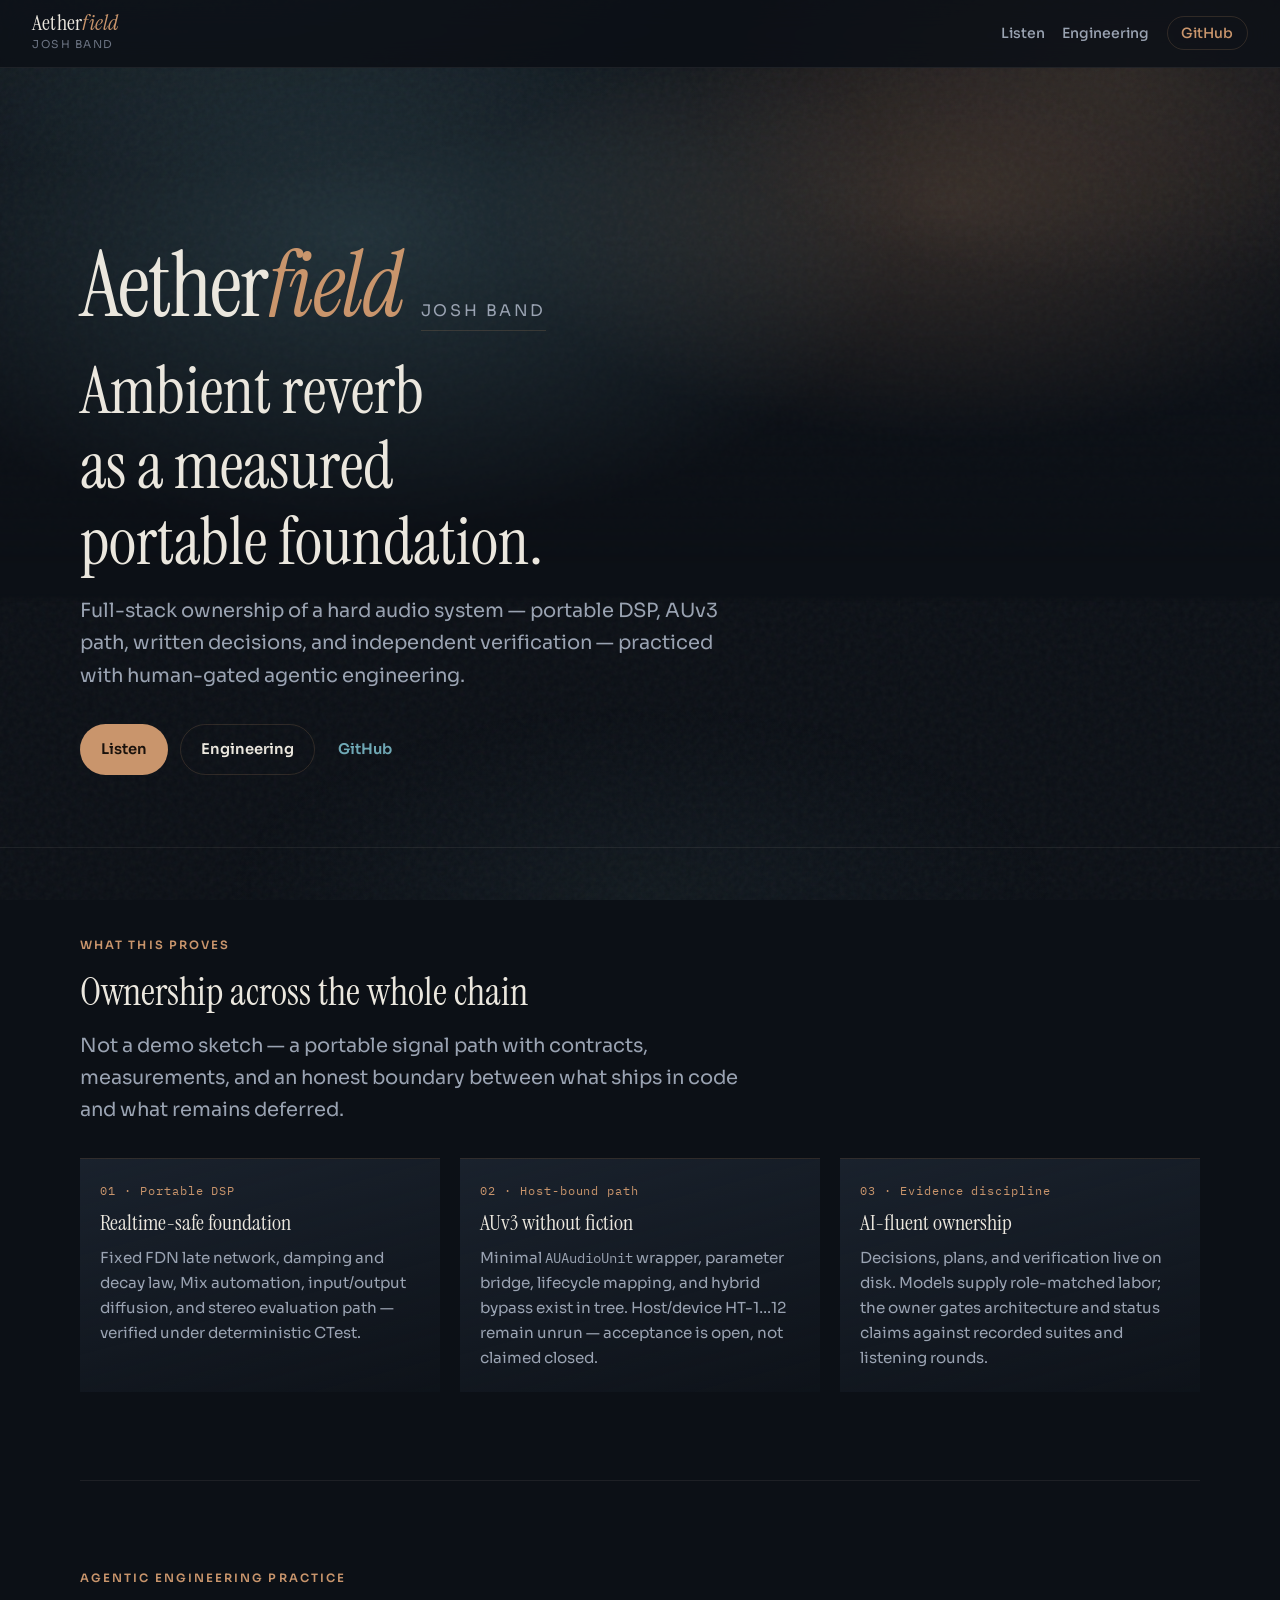
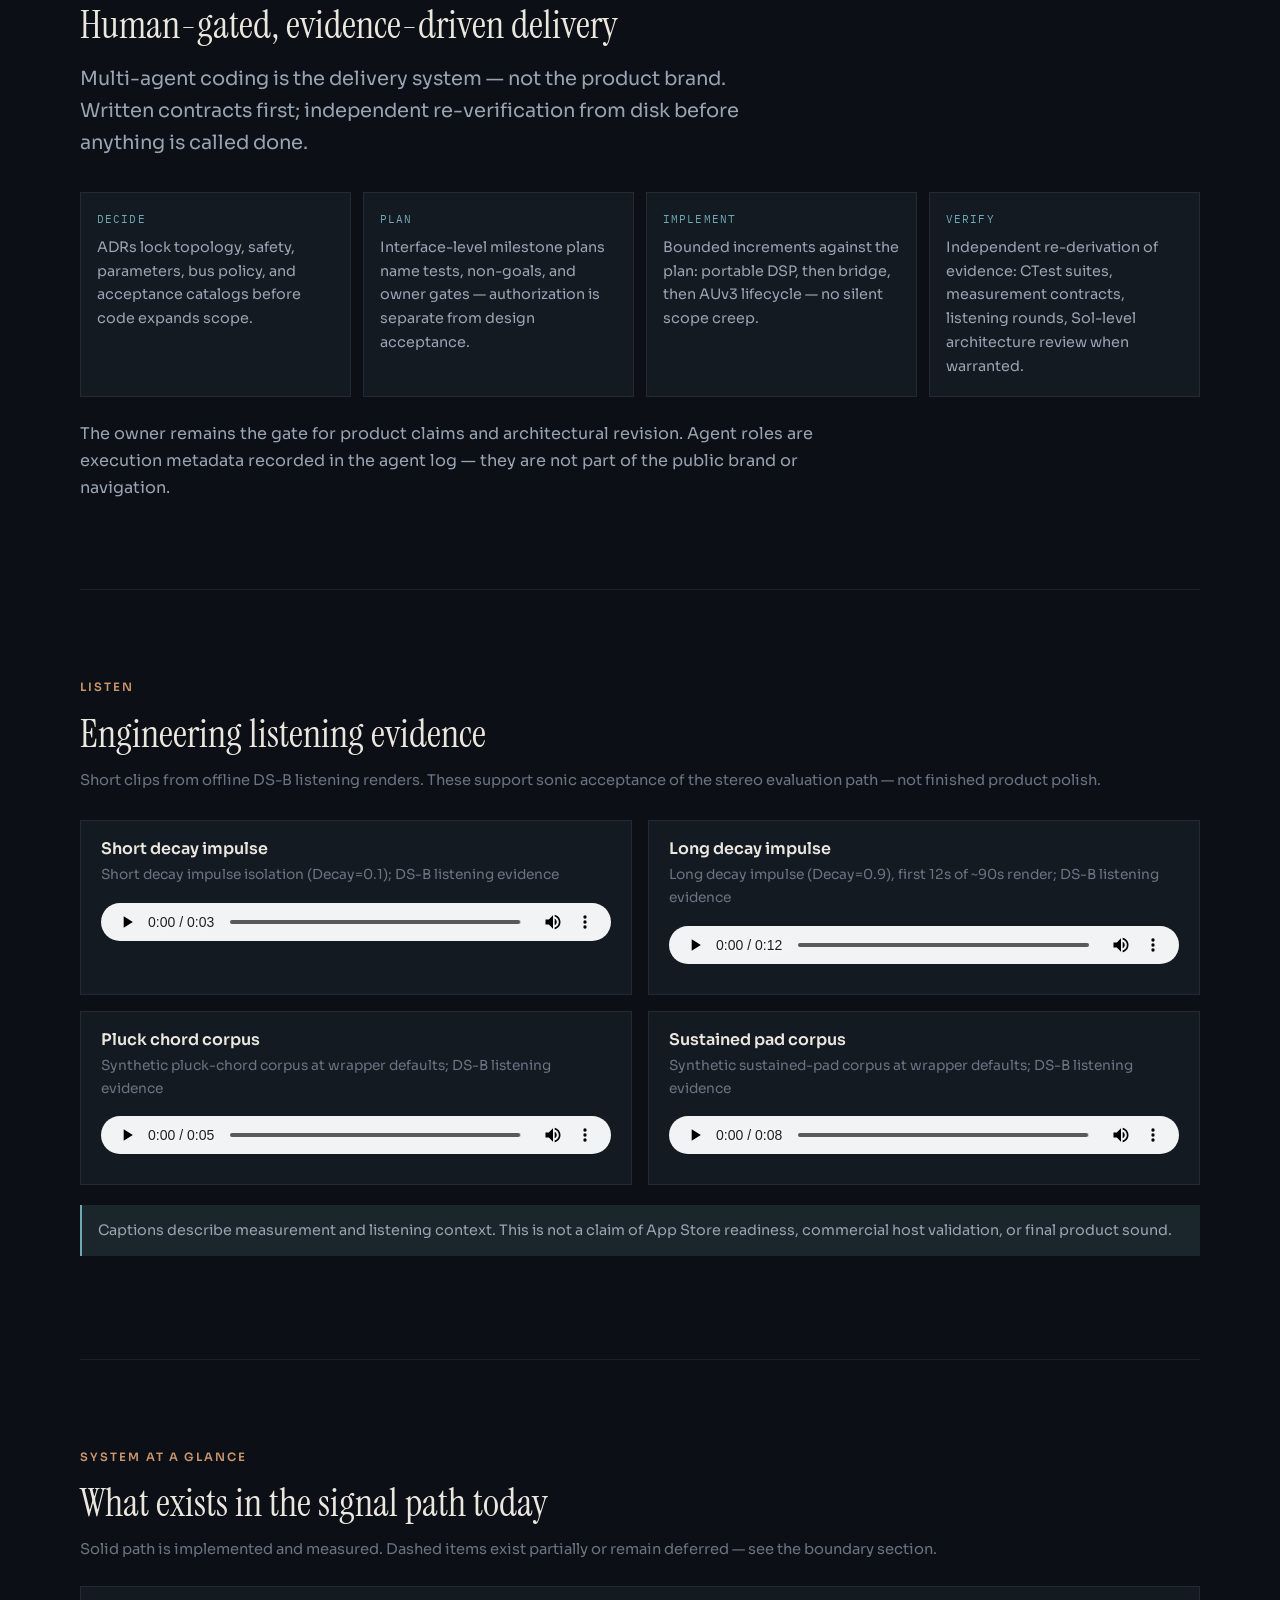
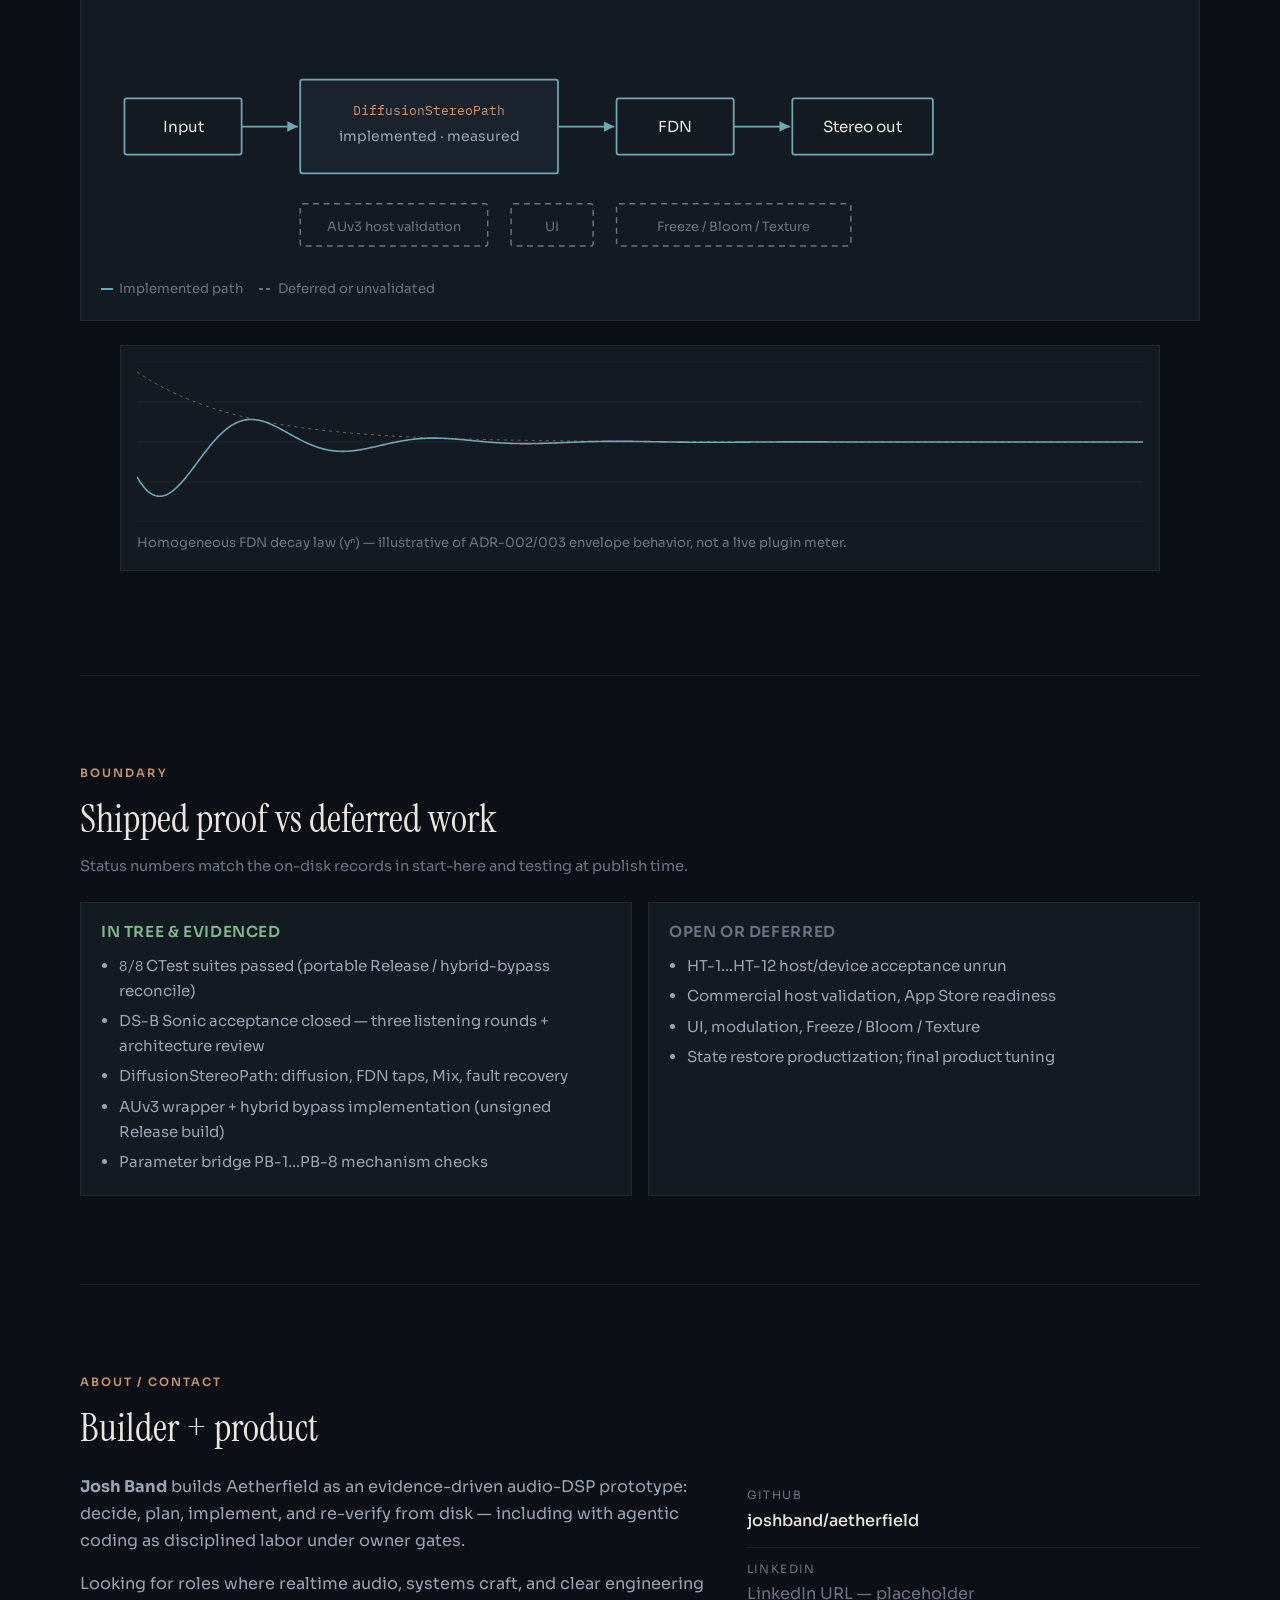
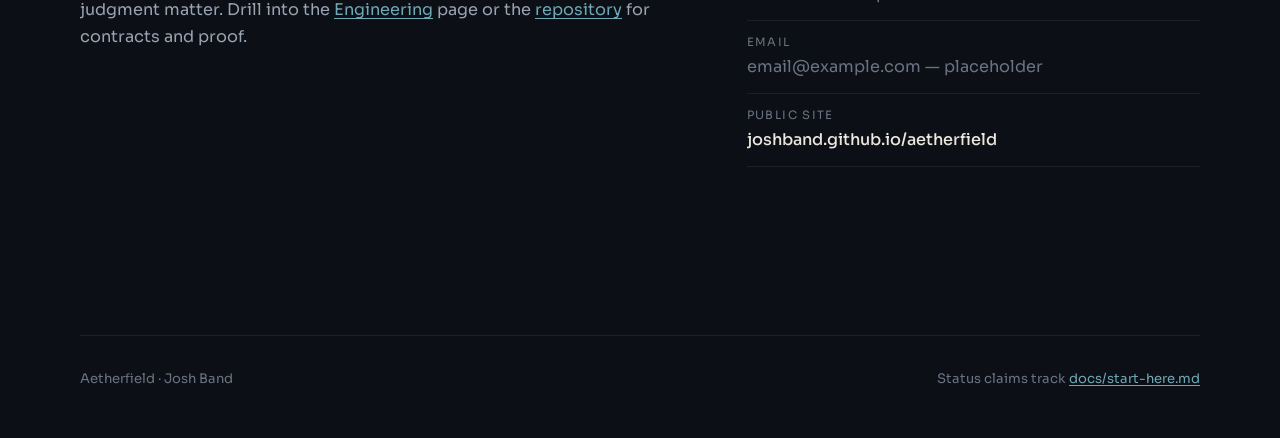
==== docs/index.html @ 28ad65e7 "Add public GitHub Pages showcase for hiring audiences. Replace Field Notes with a dual-brand Home an" ====
<!DOCTYPE html>
<html lang="en">
<head>
  <meta charset="utf-8">
  <meta name="viewport" content="width=device-width, initial-scale=1">
  <title>Aetherfield · Josh Band</title>
  <meta name="description" content="Aetherfield is a portable C++ ambient-reverb DSP foundation toward AUv3, built by Josh Band with evidence-driven, agentic engineering.">
  <link rel="preconnect" href="https://fonts.googleapis.com">
  <link rel="preconnect" href="https://fonts.gstatic.com" crossorigin>
  <link href="https://fonts.googleapis.com/css2?family=IBM+Plex+Mono:wght@400;500;600&family=Instrument+Serif:ital@0;1&family=Sora:wght@400;500;600;700&display=swap" rel="stylesheet">
  <link rel="stylesheet" href="assets/site.css">
</head>
<body>
  <div class="site-shell">
    <nav class="site-nav" aria-label="Primary">
      <a class="nav-brand" href="index.html">
        <span class="product">Aether<em>field</em></span>
        <span class="builder">Josh Band</span>
      </a>
      <ul class="nav-links">
        <li class="nav-hide-sm"><a href="#listen">Listen</a></li>
        <li><a href="engineering.html">Engineering</a></li>
        <li><a class="nav-cta" href="https://github.com/joshband/aetherfield" rel="noopener noreferrer">GitHub</a></li>
      </ul>
    </nav>

    <header class="hero">
      <div class="hero-plane" aria-hidden="true"></div>
      <div class="hero-inner">
        <div class="hero-brands">
          <span class="product-name">Aether<em>field</em></span>
          <span class="builder-name">Josh Band</span>
        </div>
        <h1>Ambient reverb as a measured portable foundation.</h1>
        <p class="lede">
          Full-stack ownership of a hard audio system — portable DSP, AUv3 path,
          written decisions, and independent verification — practiced with
          human-gated agentic engineering.
        </p>
        <div class="cta-row">
          <a class="btn btn-primary" href="#listen">Listen</a>
          <a class="btn btn-secondary" href="engineering.html">Engineering</a>
          <a class="btn btn-ghost" href="https://github.com/joshband/aetherfield" rel="noopener noreferrer">GitHub</a>
        </div>
      </div>
    </header>

    <main>
      <section class="section reveal" id="proves" aria-labelledby="proves-heading">
        <p class="eyebrow">What this proves</p>
        <h2 id="proves-heading">Ownership across the whole chain</h2>
        <p class="lede">
          Not a demo sketch — a portable signal path with contracts, measurements,
          and an honest boundary between what ships in code and what remains deferred.
        </p>
        <div class="claim-grid">
          <article class="claim">
            <div class="n">01 · Portable DSP</div>
            <h3>Realtime-safe foundation</h3>
            <p>
              Fixed FDN late network, damping and decay law, Mix automation,
              input/output diffusion, and stereo evaluation path — verified under
              deterministic CTest.
            </p>
          </article>
          <article class="claim">
            <div class="n">02 · Host-bound path</div>
            <h3>AUv3 without fiction</h3>
            <p>
              Minimal <code class="mono">AUAudioUnit</code> wrapper, parameter bridge,
              lifecycle mapping, and hybrid bypass exist in tree. Host/device HT-1…12
              remain unrun — acceptance is open, not claimed closed.
            </p>
          </article>
          <article class="claim">
            <div class="n">03 · Evidence discipline</div>
            <h3>AI-fluent ownership</h3>
            <p>
              Decisions, plans, and verification live on disk. Models supply
              role-matched labor; the owner gates architecture and status claims
              against recorded suites and listening rounds.
            </p>
          </article>
        </div>
      </section>

      <section class="section reveal" id="method" aria-labelledby="method-heading">
        <p class="eyebrow">Agentic engineering practice</p>
        <h2 id="method-heading">Human-gated, evidence-driven delivery</h2>
        <p class="lede">
          Multi-agent coding is the delivery system — not the product brand.
          Written contracts first; independent re-verification from disk before
          anything is called done.
        </p>
        <div class="method-flow">
          <div class="method-step">
            <div class="step-label">Decide</div>
            <p>ADRs lock topology, safety, parameters, bus policy, and acceptance catalogs before code expands scope.</p>
          </div>
          <div class="method-step">
            <div class="step-label">Plan</div>
            <p>Interface-level milestone plans name tests, non-goals, and owner gates — authorization is separate from design acceptance.</p>
          </div>
          <div class="method-step">
            <div class="step-label">Implement</div>
            <p>Bounded increments against the plan: portable DSP, then bridge, then AUv3 lifecycle — no silent scope creep.</p>
          </div>
          <div class="method-step">
            <div class="step-label">Verify</div>
            <p>Independent re-derivation of evidence: CTest suites, measurement contracts, listening rounds, Sol-level architecture review when warranted.</p>
          </div>
        </div>
        <p class="method-note">
          The owner remains the gate for product claims and architectural revision.
          Agent roles are execution metadata recorded in the agent log — they are not
          part of the public brand or navigation.
        </p>
      </section>

      <section class="section reveal" id="listen" aria-labelledby="listen-heading">
        <p class="eyebrow">Listen</p>
        <h2 id="listen-heading">Engineering listening evidence</h2>
        <p class="sub">
          Short clips from offline DS-B listening renders. These support sonic
          acceptance of the stereo evaluation path — not finished product polish.
        </p>
        <div class="listen-grid">
          <article class="listen-card">
            <h3>Short decay impulse</h3>
            <p class="caption">Short decay impulse isolation (Decay=0.1); DS-B listening evidence</p>
            <audio controls preload="metadata" src="audio/decay-short.mp3">
              Your browser does not support the audio element.
            </audio>
          </article>
          <article class="listen-card">
            <h3>Long decay impulse</h3>
            <p class="caption">Long decay impulse (Decay=0.9), first 12s of ~90s render; DS-B listening evidence</p>
            <audio controls preload="metadata" src="audio/decay-long.mp3">
              Your browser does not support the audio element.
            </audio>
          </article>
          <article class="listen-card">
            <h3>Pluck chord corpus</h3>
            <p class="caption">Synthetic pluck-chord corpus at wrapper defaults; DS-B listening evidence</p>
            <audio controls preload="metadata" src="audio/pluck-chord.mp3">
              Your browser does not support the audio element.
            </audio>
          </article>
          <article class="listen-card">
            <h3>Sustained pad corpus</h3>
            <p class="caption">Synthetic sustained-pad corpus at wrapper defaults; DS-B listening evidence</p>
            <audio controls preload="metadata" src="audio/sustained-pad.mp3">
              Your browser does not support the audio element.
            </audio>
          </article>
        </div>
        <p class="honesty">
          Captions describe measurement and listening context. This is not a claim
          of App Store readiness, commercial host validation, or final product sound.
        </p>
      </section>

      <section class="section reveal" id="system" aria-labelledby="system-heading">
        <p class="eyebrow">System at a glance</p>
        <h2 id="system-heading">What exists in the signal path today</h2>
        <p class="sub">
          Solid path is implemented and measured. Dashed items exist partially or
          remain deferred — see the boundary section.
        </p>
        <div class="diagram-wrap">
          <svg viewBox="0 0 920 220" role="img" aria-labelledby="path-title path-desc">
            <title id="path-title">Aetherfield signal path</title>
            <desc id="path-desc">Input flows into DiffusionStereoPath, through the FDN, to stereo out. Dashed boxes show AUv3 host validation, UI, and Freeze Bloom Texture as not complete.</desc>
            <defs>
              <marker id="arrow" markerWidth="8" markerHeight="8" refX="6" refY="3" orient="auto">
                <path d="M0,0 L6,3 L0,6 Z" fill="#6fa8b5"/>
              </marker>
            </defs>
            <rect x="20" y="78" width="100" height="48" rx="2" fill="#141a22" stroke="#6fa8b5" stroke-width="1.5"/>
            <text x="70" y="107" text-anchor="middle" fill="#ebe7de" font-family="Sora,sans-serif" font-size="13">Input</text>
            <line x1="120" y1="102" x2="168" y2="102" stroke="#6fa8b5" stroke-width="1.5" marker-end="url(#arrow)"/>

            <rect x="170" y="62" width="220" height="80" rx="2" fill="#1a222d" stroke="#6fa8b5" stroke-width="1.5"/>
            <text x="280" y="92" text-anchor="middle" fill="#c9956c" font-family="IBM Plex Mono,monospace" font-size="11">DiffusionStereoPath</text>
            <text x="280" y="114" text-anchor="middle" fill="#9aa3b2" font-family="Sora,sans-serif" font-size="12">implemented · measured</text>
            <line x1="390" y1="102" x2="438" y2="102" stroke="#6fa8b5" stroke-width="1.5" marker-end="url(#arrow)"/>

            <rect x="440" y="78" width="100" height="48" rx="2" fill="#141a22" stroke="#6fa8b5" stroke-width="1.5"/>
            <text x="490" y="107" text-anchor="middle" fill="#ebe7de" font-family="Sora,sans-serif" font-size="13">FDN</text>
            <line x1="540" y1="102" x2="588" y2="102" stroke="#6fa8b5" stroke-width="1.5" marker-end="url(#arrow)"/>

            <rect x="590" y="78" width="120" height="48" rx="2" fill="#141a22" stroke="#6fa8b5" stroke-width="1.5"/>
            <text x="650" y="107" text-anchor="middle" fill="#ebe7de" font-family="Sora,sans-serif" font-size="13">Stereo out</text>

            <rect x="170" y="168" width="160" height="36" rx="2" fill="transparent" stroke="#6b7382" stroke-width="1.25" stroke-dasharray="5 4"/>
            <text x="250" y="191" text-anchor="middle" fill="#6b7382" font-family="Sora,sans-serif" font-size="11">AUv3 host validation</text>

            <rect x="350" y="168" width="70" height="36" rx="2" fill="transparent" stroke="#6b7382" stroke-width="1.25" stroke-dasharray="5 4"/>
            <text x="385" y="191" text-anchor="middle" fill="#6b7382" font-family="Sora,sans-serif" font-size="11">UI</text>

            <rect x="440" y="168" width="200" height="36" rx="2" fill="transparent" stroke="#6b7382" stroke-width="1.25" stroke-dasharray="5 4"/>
            <text x="540" y="191" text-anchor="middle" fill="#6b7382" font-family="Sora,sans-serif" font-size="11">Freeze / Bloom / Texture</text>
          </svg>
          <div class="diagram-legend">
            <span class="solid">Implemented path</span>
            <span class="dashed">Deferred or unvalidated</span>
          </div>
        </div>
        <figure class="viz-panel">
          <canvas id="decayCanvas" width="800" height="160" aria-label="Homogeneous FDN decay envelope visualization"></canvas>
          <figcaption>
            Homogeneous FDN decay law (γⁿ) — illustrative of ADR-002/003 envelope behavior, not a live plugin meter.
          </figcaption>
        </figure>
      </section>

      <section class="section reveal" id="boundary" aria-labelledby="boundary-heading">
        <p class="eyebrow">Boundary</p>
        <h2 id="boundary-heading">Shipped proof vs deferred work</h2>
        <p class="sub">
          Status numbers match the on-disk records in start-here and testing
          at publish time.
        </p>
        <div class="boundary-grid">
          <div class="boundary-col shipped">
            <h3>In tree &amp; evidenced</h3>
            <ul>
              <li><span class="mono">8/8</span> CTest suites passed (portable Release / hybrid-bypass reconcile)</li>
              <li>DS-B Sonic acceptance closed — three listening rounds + architecture review</li>
              <li>DiffusionStereoPath: diffusion, FDN taps, Mix, fault recovery</li>
              <li>AUv3 wrapper + hybrid bypass implementation (unsigned Release build)</li>
              <li>Parameter bridge PB-1…PB-8 mechanism checks</li>
            </ul>
          </div>
          <div class="boundary-col deferred">
            <h3>Open or deferred</h3>
            <ul>
              <li>HT-1…HT-12 host/device acceptance unrun</li>
              <li>Commercial host validation, App Store readiness</li>
              <li>UI, modulation, Freeze / Bloom / Texture</li>
              <li>State restore productization; final product tuning</li>
            </ul>
          </div>
        </div>
      </section>

      <section class="section reveal" id="about" aria-labelledby="about-heading">
        <p class="eyebrow">About / contact</p>
        <h2 id="about-heading">Builder + product</h2>
        <div class="about-row">
          <div>
            <p>
              <strong>Josh Band</strong> builds Aetherfield as an evidence-driven
              audio-DSP prototype: decide, plan, implement, and re-verify from disk
              — including with agentic coding as disciplined labor under owner gates.
            </p>
            <p>
              Looking for roles where realtime audio, systems craft, and clear
              engineering judgment matter. Drill into the
              <a href="engineering.html">Engineering</a> page or the
              <a href="https://github.com/joshband/aetherfield" rel="noopener noreferrer">repository</a>
              for contracts and proof.
            </p>
          </div>
          <ul class="contact-list">
            <li>
              <span class="label">GitHub</span>
              <a href="https://github.com/joshband/aetherfield" rel="noopener noreferrer">joshband/aetherfield</a>
            </li>
            <li>
              <span class="label">LinkedIn</span>
              <span class="placeholder">LinkedIn URL — placeholder</span>
            </li>
            <li>
              <span class="label">Email</span>
              <span class="placeholder">email@example.com — placeholder</span>
            </li>
            <li>
              <span class="label">Public site</span>
              <a href="https://joshband.github.io/aetherfield/">joshband.github.io/aetherfield</a>
            </li>
          </ul>
        </div>
      </section>
    </main>

    <footer class="site-footer">
      <span>Aetherfield · Josh Band</span>
      <span>Status claims track <a href="https://github.com/joshband/aetherfield/blob/main/docs/start-here.md">docs/start-here.md</a></span>
    </footer>
  </div>
  <script src="assets/site.js" defer></script>
</body>
</html>
---- docs/assets/site.css ----
/* Aetherfield public showcase — instrument-craft visual system */

:root {
  --bg: #0c1016;
  --bg-elevated: #141a22;
  --surface: #1a222d;
  --surface-2: #222b38;
  --border: rgba(201, 149, 108, 0.18);
  --border-soft: rgba(232, 228, 219, 0.08);
  --text: #ebe7de;
  --text-dim: #9aa3b2;
  --text-faint: #6b7382;
  --copper: #c9956c;
  --copper-soft: rgba(201, 149, 108, 0.16);
  --teal: #6fa8b5;
  --teal-soft: rgba(111, 168, 181, 0.14);
  --good: #7fb88a;
  --font-display: "Instrument Serif", "Iowan Old Style", Georgia, serif;
  --font-body: "Sora", "Segoe UI", sans-serif;
  --font-mono: "IBM Plex Mono", ui-monospace, monospace;
  --max: 1120px;
  --nav-h: 4.25rem;
  --ease: cubic-bezier(0.22, 1, 0.36, 1);
}

*,
*::before,
*::after {
  box-sizing: border-box;
}

html {
  scroll-behavior: smooth;
  scroll-padding-top: calc(var(--nav-h) + 1rem);
}

body {
  margin: 0;
  min-height: 100vh;
  font-family: var(--font-body);
  font-size: 1.0125rem;
  line-height: 1.65;
  color: var(--text);
  background: var(--bg);
  -webkit-font-smoothing: antialiased;
  text-rendering: optimizeLegibility;
}

body::before {
  content: "";
  position: fixed;
  inset: 0;
  pointer-events: none;
  z-index: 0;
  background:
    radial-gradient(ellipse 90% 55% at 12% -10%, rgba(111, 168, 181, 0.14), transparent 55%),
    radial-gradient(ellipse 70% 50% at 88% 8%, rgba(201, 149, 108, 0.12), transparent 50%),
    radial-gradient(ellipse 60% 40% at 50% 100%, rgba(111, 168, 181, 0.06), transparent 55%);
  animation: atmosphere 28s var(--ease) infinite alternate;
}

body::after {
  content: "";
  position: fixed;
  inset: 0;
  pointer-events: none;
  z-index: 1;
  opacity: 0.045;
  background-image: url("data:image/svg+xml,%3Csvg viewBox='0 0 200 200' xmlns='http://www.w3.org/2000/svg'%3E%3Cfilter id='n'%3E%3CfeTurbulence type='fractalNoise' baseFrequency='0.85' numOctaves='4' stitchTiles='stitch'/%3E%3C/filter%3E%3Crect width='100%25' height='100%25' filter='url(%23n)'/%3E%3C/svg%3E");
}

@keyframes atmosphere {
  from { transform: translate3d(0, 0, 0) scale(1); }
  to { transform: translate3d(-1.5%, 1%, 0) scale(1.04); }
}

@media (prefers-reduced-motion: reduce) {
  html { scroll-behavior: auto; }
  body::before { animation: none; }
  .reveal { opacity: 1 !important; transform: none !important; transition: none !important; }
}

a {
  color: var(--teal);
  text-decoration-thickness: 1px;
  text-underline-offset: 0.18em;
}

a:hover { color: var(--copper); }

img, svg, canvas { max-width: 100%; display: block; }

code, .mono {
  font-family: var(--font-mono);
  font-size: 0.9em;
}

.site-shell {
  position: relative;
  z-index: 2;
}

/* ---------- Nav ---------- */

.site-nav {
  position: sticky;
  top: 0;
  z-index: 20;
  height: var(--nav-h);
  display: flex;
  align-items: center;
  justify-content: space-between;
  gap: 1rem;
  padding: 0 clamp(1rem, 4vw, 2rem);
  background: rgba(12, 16, 22, 0.78);
  backdrop-filter: blur(14px);
  border-bottom: 1px solid var(--border-soft);
}

.nav-brand {
  display: flex;
  flex-direction: column;
  gap: 0.1rem;
  color: inherit;
  text-decoration: none;
}

.nav-brand:hover { color: inherit; text-decoration: none; }

.nav-brand .product {
  font-family: var(--font-display);
  font-size: 1.35rem;
  letter-spacing: 0.01em;
  line-height: 1;
}

.nav-brand .product em {
  font-style: italic;
  color: var(--copper);
}

.nav-brand .builder {
  font-size: 0.68rem;
  letter-spacing: 0.14em;
  text-transform: uppercase;
  color: var(--text-faint);
}

.nav-links {
  display: flex;
  align-items: center;
  gap: 0.35rem 1.1rem;
  list-style: none;
  margin: 0;
  padding: 0;
}

.nav-links a {
  color: var(--text-dim);
  text-decoration: none;
  font-size: 0.88rem;
  font-weight: 500;
}

.nav-links a:hover,
.nav-links a[aria-current="page"] {
  color: var(--text);
}

.nav-links .nav-cta {
  padding: 0.45rem 0.85rem;
  border: 1px solid var(--border);
  border-radius: 999px;
  color: var(--copper);
}

.nav-links .nav-cta:hover {
  background: var(--copper-soft);
  color: var(--text);
  text-decoration: none;
}

/* ---------- Layout ---------- */

main {
  width: min(100% - 2rem, var(--max));
  margin: 0 auto;
  padding-bottom: 5rem;
}

.section {
  padding: clamp(3rem, 8vw, 5.5rem) 0;
  border-bottom: 1px solid var(--border-soft);
}

.section:last-of-type { border-bottom: 0; }

.eyebrow {
  font-size: 0.72rem;
  letter-spacing: 0.18em;
  text-transform: uppercase;
  color: var(--copper);
  margin: 0 0 0.85rem;
  font-weight: 600;
}

h1, h2, h3 {
  font-family: var(--font-display);
  font-weight: 400;
  line-height: 1.15;
  text-wrap: balance;
  margin: 0;
}

h1 { font-size: clamp(2.4rem, 6vw, 4.1rem); }
h2 { font-size: clamp(1.75rem, 3.5vw, 2.45rem); margin-bottom: 0.75rem; }
h3 { font-size: 1.35rem; margin-bottom: 0.4rem; }

.lede {
  font-size: clamp(1.05rem, 2vw, 1.22rem);
  color: var(--text-dim);
  max-width: 42rem;
  margin: 1rem 0 0;
}

.sub {
  color: var(--text-faint);
  font-size: 0.92rem;
  margin: 0 0 1.5rem;
}

.reveal {
  opacity: 0;
  transform: translateY(18px);
  transition: opacity 0.7s var(--ease), transform 0.7s var(--ease);
}

.reveal.is-visible {
  opacity: 1;
  transform: none;
}

/* ---------- Hero ---------- */

.hero {
  position: relative;
  min-height: min(92vh, 780px);
  display: flex;
  flex-direction: column;
  justify-content: flex-end;
  padding: clamp(2.5rem, 8vw, 5rem) 0 clamp(3rem, 7vw, 4.5rem);
  border-bottom: 1px solid var(--border-soft);
  overflow: hidden;
}

.hero-plane {
  position: absolute;
  inset: -10% -5% auto;
  height: 78%;
  background:
    radial-gradient(ellipse 55% 70% at 30% 40%, rgba(111, 168, 181, 0.22), transparent 70%),
    radial-gradient(ellipse 50% 60% at 72% 35%, rgba(201, 149, 108, 0.2), transparent 65%),
    linear-gradient(180deg, transparent 40%, var(--bg) 95%);
  filter: blur(2px);
  animation: atmosphere 22s var(--ease) infinite alternate;
  pointer-events: none;
}

.hero-inner {
  position: relative;
  z-index: 1;
  width: min(100% - 2rem, var(--max));
  margin: 0 auto;
}

.hero-brands {
  display: flex;
  flex-wrap: wrap;
  align-items: baseline;
  gap: 0.55rem 1.1rem;
  margin-bottom: 1.4rem;
}

.hero-brands .product-name {
  font-family: var(--font-display);
  font-size: clamp(3rem, 9vw, 5.6rem);
  line-height: 0.95;
  letter-spacing: -0.02em;
}

.hero-brands .product-name em {
  font-style: italic;
  color: var(--copper);
}

.hero-brands .builder-name {
  font-size: clamp(0.85rem, 1.5vw, 1rem);
  letter-spacing: 0.16em;
  text-transform: uppercase;
  color: var(--text-dim);
  padding-bottom: 0.35rem;
  border-bottom: 1px solid var(--border);
}

.hero h1 {
  max-width: 16ch;
  margin-bottom: 1rem;
}

.hero .lede { margin-top: 0; }

.cta-row {
  display: flex;
  flex-wrap: wrap;
  gap: 0.75rem;
  margin-top: 2rem;
}

.btn {
  display: inline-flex;
  align-items: center;
  justify-content: center;
  gap: 0.45rem;
  padding: 0.78rem 1.25rem;
  border-radius: 999px;
  font-family: var(--font-body);
  font-size: 0.92rem;
  font-weight: 600;
  text-decoration: none;
  border: 1px solid transparent;
  transition: background 0.2s var(--ease), color 0.2s var(--ease), border-color 0.2s var(--ease);
}

.btn-primary {
  background: var(--copper);
  color: #1a120c;
}

.btn-primary:hover {
  background: #d9ab82;
  color: #1a120c;
  text-decoration: none;
}

.btn-secondary {
  background: transparent;
  color: var(--text);
  border-color: var(--border);
}

.btn-secondary:hover {
  background: var(--copper-soft);
  color: var(--text);
  text-decoration: none;
}

.btn-ghost {
  background: transparent;
  color: var(--teal);
  border-color: transparent;
  padding-inline: 0.6rem;
}

.btn-ghost:hover {
  color: var(--copper);
  text-decoration: none;
}

/* ---------- Proof / method grids ---------- */

.claim-grid {
  display: grid;
  grid-template-columns: repeat(3, 1fr);
  gap: 1.25rem;
  margin-top: 2rem;
}

.claim {
  padding: 1.35rem 1.25rem 1.4rem;
  background: linear-gradient(165deg, var(--surface) 0%, transparent 120%);
  border-top: 1px solid var(--border);
}

.claim .n {
  font-family: var(--font-mono);
  font-size: 0.75rem;
  color: var(--copper);
  letter-spacing: 0.08em;
  margin-bottom: 0.65rem;
}

.claim p {
  margin: 0.55rem 0 0;
  color: var(--text-dim);
  font-size: 0.95rem;
}

.method-flow {
  display: grid;
  grid-template-columns: repeat(4, 1fr);
  gap: 0.75rem;
  margin: 2rem 0 1.5rem;
}

.method-step {
  padding: 1.1rem 1rem;
  background: var(--bg-elevated);
  border: 1px solid var(--border-soft);
  position: relative;
}

.method-step .step-label {
  font-family: var(--font-mono);
  font-size: 0.7rem;
  letter-spacing: 0.1em;
  text-transform: uppercase;
  color: var(--teal);
  margin-bottom: 0.45rem;
}

.method-step p {
  margin: 0;
  font-size: 0.9rem;
  color: var(--text-dim);
}

.method-note {
  color: var(--text-dim);
  max-width: 48rem;
  margin: 0;
}

/* ---------- Listen ---------- */

.listen-grid {
  display: grid;
  grid-template-columns: repeat(2, 1fr);
  gap: 1rem;
  margin-top: 1.75rem;
}

.listen-card {
  padding: 1.2rem 1.25rem 1.3rem;
  background: var(--bg-elevated);
  border: 1px solid var(--border-soft);
  transition: border-color 0.25s var(--ease), box-shadow 0.25s var(--ease);
}

.listen-card.is-playing {
  border-color: var(--copper);
  box-shadow: 0 0 0 1px var(--copper-soft), 0 12px 40px rgba(0, 0, 0, 0.35);
}

.listen-card h3 {
  font-family: var(--font-body);
  font-size: 1rem;
  font-weight: 600;
  margin-bottom: 0.35rem;
}

.listen-card .caption {
  margin: 0 0 1rem;
  color: var(--text-faint);
  font-size: 0.86rem;
}

.listen-card audio {
  width: 100%;
  height: 2.4rem;
}

.honesty {
  margin-top: 1.25rem;
  padding: 0.85rem 1rem;
  border-left: 2px solid var(--teal);
  color: var(--text-dim);
  font-size: 0.9rem;
  background: var(--teal-soft);
}

/* ---------- System diagram ---------- */

.diagram-wrap {
  margin-top: 1.5rem;
  padding: 1.25rem;
  background: var(--bg-elevated);
  border: 1px solid var(--border-soft);
  overflow-x: auto;
}

.diagram-wrap svg {
  width: 100%;
  min-width: 640px;
  height: auto;
}

.diagram-legend {
  display: flex;
  flex-wrap: wrap;
  gap: 1rem;
  margin-top: 0.85rem;
  font-size: 0.82rem;
  color: var(--text-faint);
}

.diagram-legend span::before {
  content: "";
  display: inline-block;
  width: 0.75rem;
  height: 2px;
  margin-right: 0.4rem;
  vertical-align: middle;
}

.diagram-legend .solid::before { background: var(--teal); }
.diagram-legend .dashed::before {
  background: repeating-linear-gradient(90deg, var(--text-faint) 0 4px, transparent 4px 7px);
}

.viz-panel {
  margin-top: 1.5rem;
  padding: 1rem 1rem 0.75rem;
  background: var(--bg-elevated);
  border: 1px solid var(--border-soft);
}

.viz-panel canvas {
  width: 100%;
  height: 160px;
}

.viz-panel figcaption {
  margin: 0.65rem 0 0.25rem;
  font-size: 0.82rem;
  color: var(--text-faint);
}

/* ---------- Boundary / about ---------- */

.boundary-grid {
  display: grid;
  grid-template-columns: 1fr 1fr;
  gap: 1rem;
  margin-top: 1.5rem;
}

.boundary-col {
  padding: 1.25rem;
  background: var(--bg-elevated);
  border: 1px solid var(--border-soft);
}

.boundary-col h3 {
  font-family: var(--font-body);
  font-size: 0.95rem;
  font-weight: 600;
  letter-spacing: 0.04em;
  text-transform: uppercase;
  margin-bottom: 0.85rem;
}

.boundary-col.shipped h3 { color: var(--good); }
.boundary-col.deferred h3 { color: var(--text-faint); }

.boundary-col ul {
  margin: 0;
  padding-left: 1.1rem;
  color: var(--text-dim);
  font-size: 0.94rem;
}

.boundary-col li + li { margin-top: 0.35rem; }

.about-row {
  display: grid;
  grid-template-columns: 1.4fr 1fr;
  gap: 2rem;
  margin-top: 1.5rem;
  align-items: start;
}

.about-row p {
  margin: 0 0 1rem;
  color: var(--text-dim);
}

.contact-list {
  list-style: none;
  margin: 0;
  padding: 0;
}

.contact-list li {
  display: flex;
  flex-direction: column;
  gap: 0.15rem;
  padding: 0.75rem 0;
  border-bottom: 1px solid var(--border-soft);
}

.contact-list .label {
  font-size: 0.72rem;
  letter-spacing: 0.12em;
  text-transform: uppercase;
  color: var(--text-faint);
}

.contact-list a, .contact-list .placeholder {
  color: var(--text);
  text-decoration: none;
  font-weight: 500;
}

.contact-list .placeholder { color: var(--text-faint); font-weight: 400; }

/* ---------- Engineering page extras ---------- */

.proof-table {
  width: 100%;
  border-collapse: collapse;
  margin-top: 1.25rem;
  font-size: 0.92rem;
}

.proof-table th,
.proof-table td {
  text-align: left;
  padding: 0.75rem 0.65rem;
  border-bottom: 1px solid var(--border-soft);
  vertical-align: top;
}

.proof-table th {
  font-size: 0.72rem;
  letter-spacing: 0.1em;
  text-transform: uppercase;
  color: var(--text-faint);
  font-weight: 600;
}

.proof-table td:first-child {
  font-family: var(--font-mono);
  font-size: 0.84rem;
  color: var(--copper);
  white-space: nowrap;
}

.hard-grid {
  display: grid;
  grid-template-columns: repeat(2, 1fr);
  gap: 1rem;
  margin-top: 1.5rem;
}

.hard-item {
  padding: 1.2rem;
  border: 1px solid var(--border-soft);
  background: var(--bg-elevated);
}

.hard-item p {
  margin: 0.5rem 0 0;
  color: var(--text-dim);
  font-size: 0.94rem;
}

.adr-list {
  display: grid;
  gap: 0.75rem;
  margin-top: 1.25rem;
}

.adr-item {
  display: grid;
  grid-template-columns: 5.5rem 1fr;
  gap: 1rem;
  padding: 0.9rem 0;
  border-bottom: 1px solid var(--border-soft);
}

.adr-item .id {
  font-family: var(--font-mono);
  font-size: 0.8rem;
  color: var(--teal);
}

.adr-item p {
  margin: 0.25rem 0 0;
  color: var(--text-dim);
  font-size: 0.92rem;
}

.site-footer {
  width: min(100% - 2rem, var(--max));
  margin: 0 auto;
  padding: 2rem 0 3rem;
  border-top: 1px solid var(--border-soft);
  color: var(--text-faint);
  font-size: 0.82rem;
  display: flex;
  flex-wrap: wrap;
  justify-content: space-between;
  gap: 0.75rem;
}

@media (max-width: 860px) {
  .claim-grid,
  .method-flow,
  .listen-grid,
  .boundary-grid,
  .about-row,
  .hard-grid {
    grid-template-columns: 1fr;
  }

  .method-flow { gap: 0.5rem; }

  .nav-links .nav-hide-sm { display: none; }

  .adr-item { grid-template-columns: 1fr; gap: 0.25rem; }
}
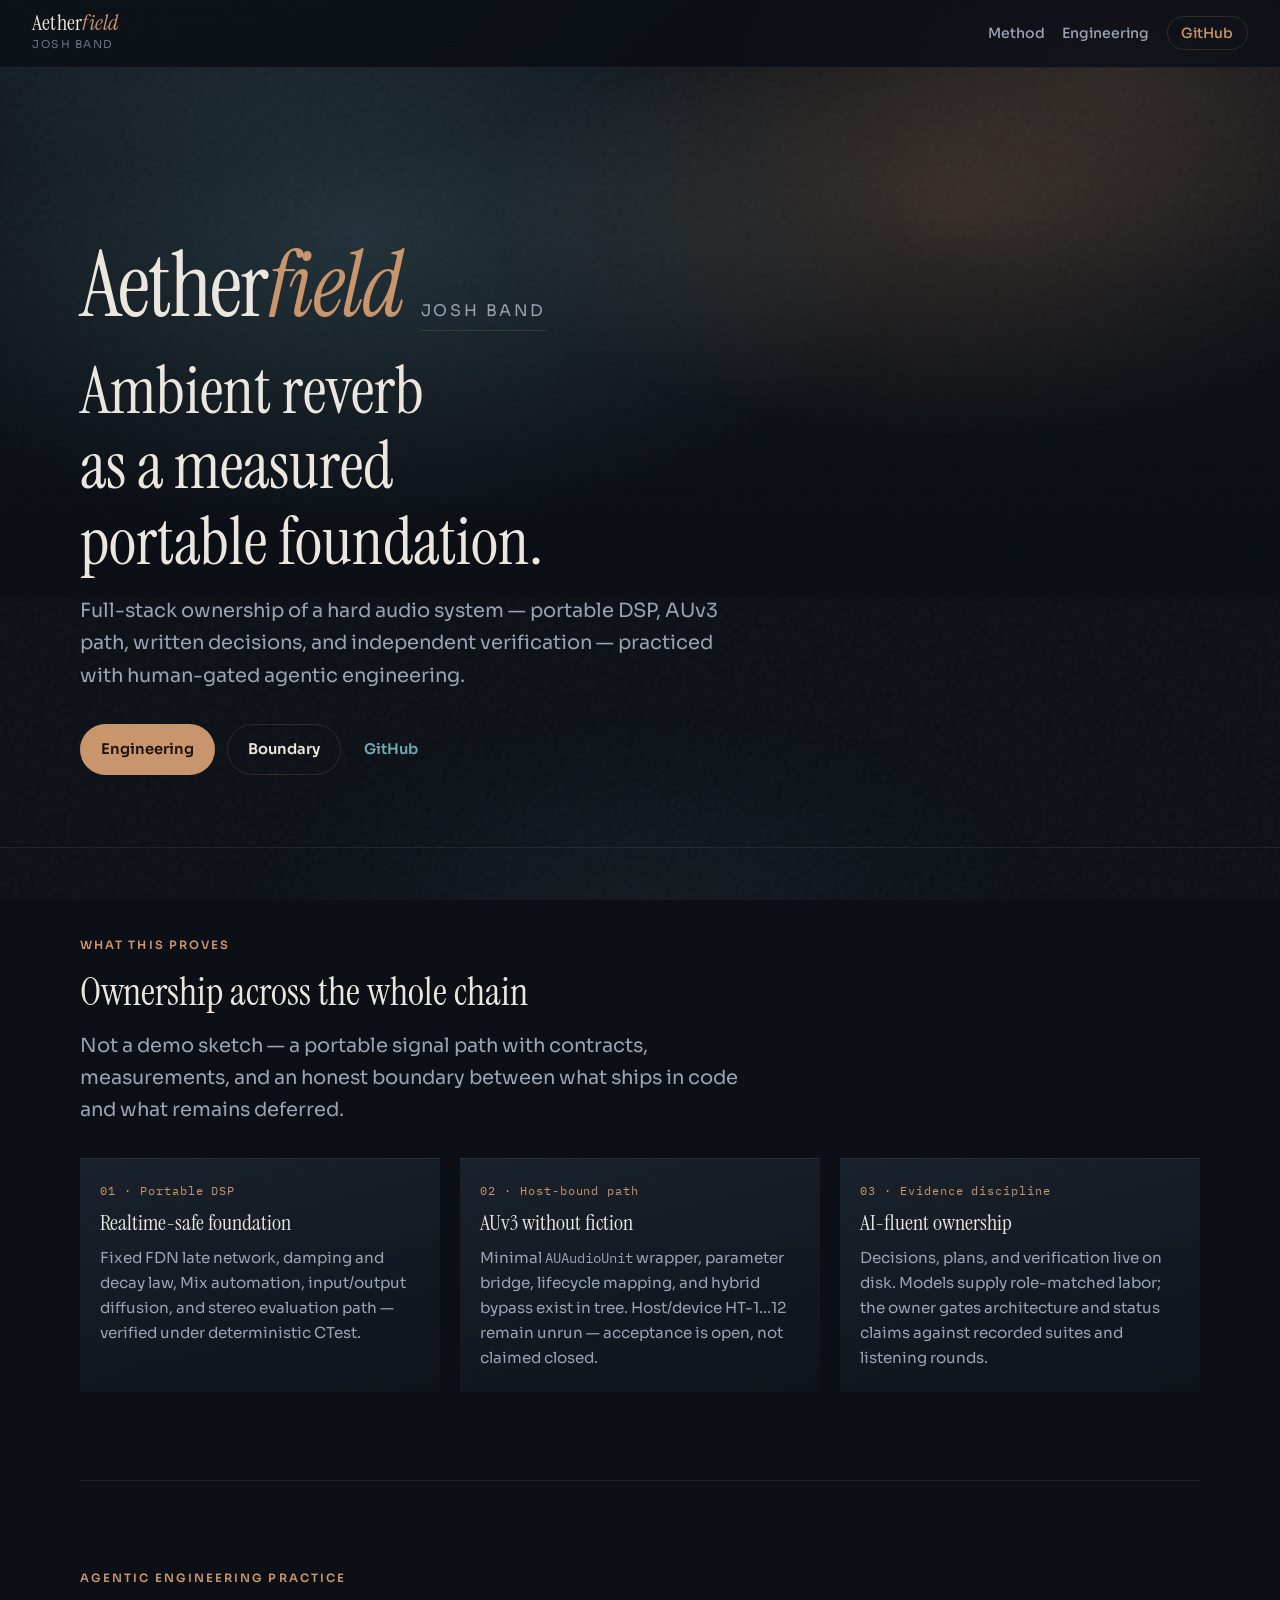
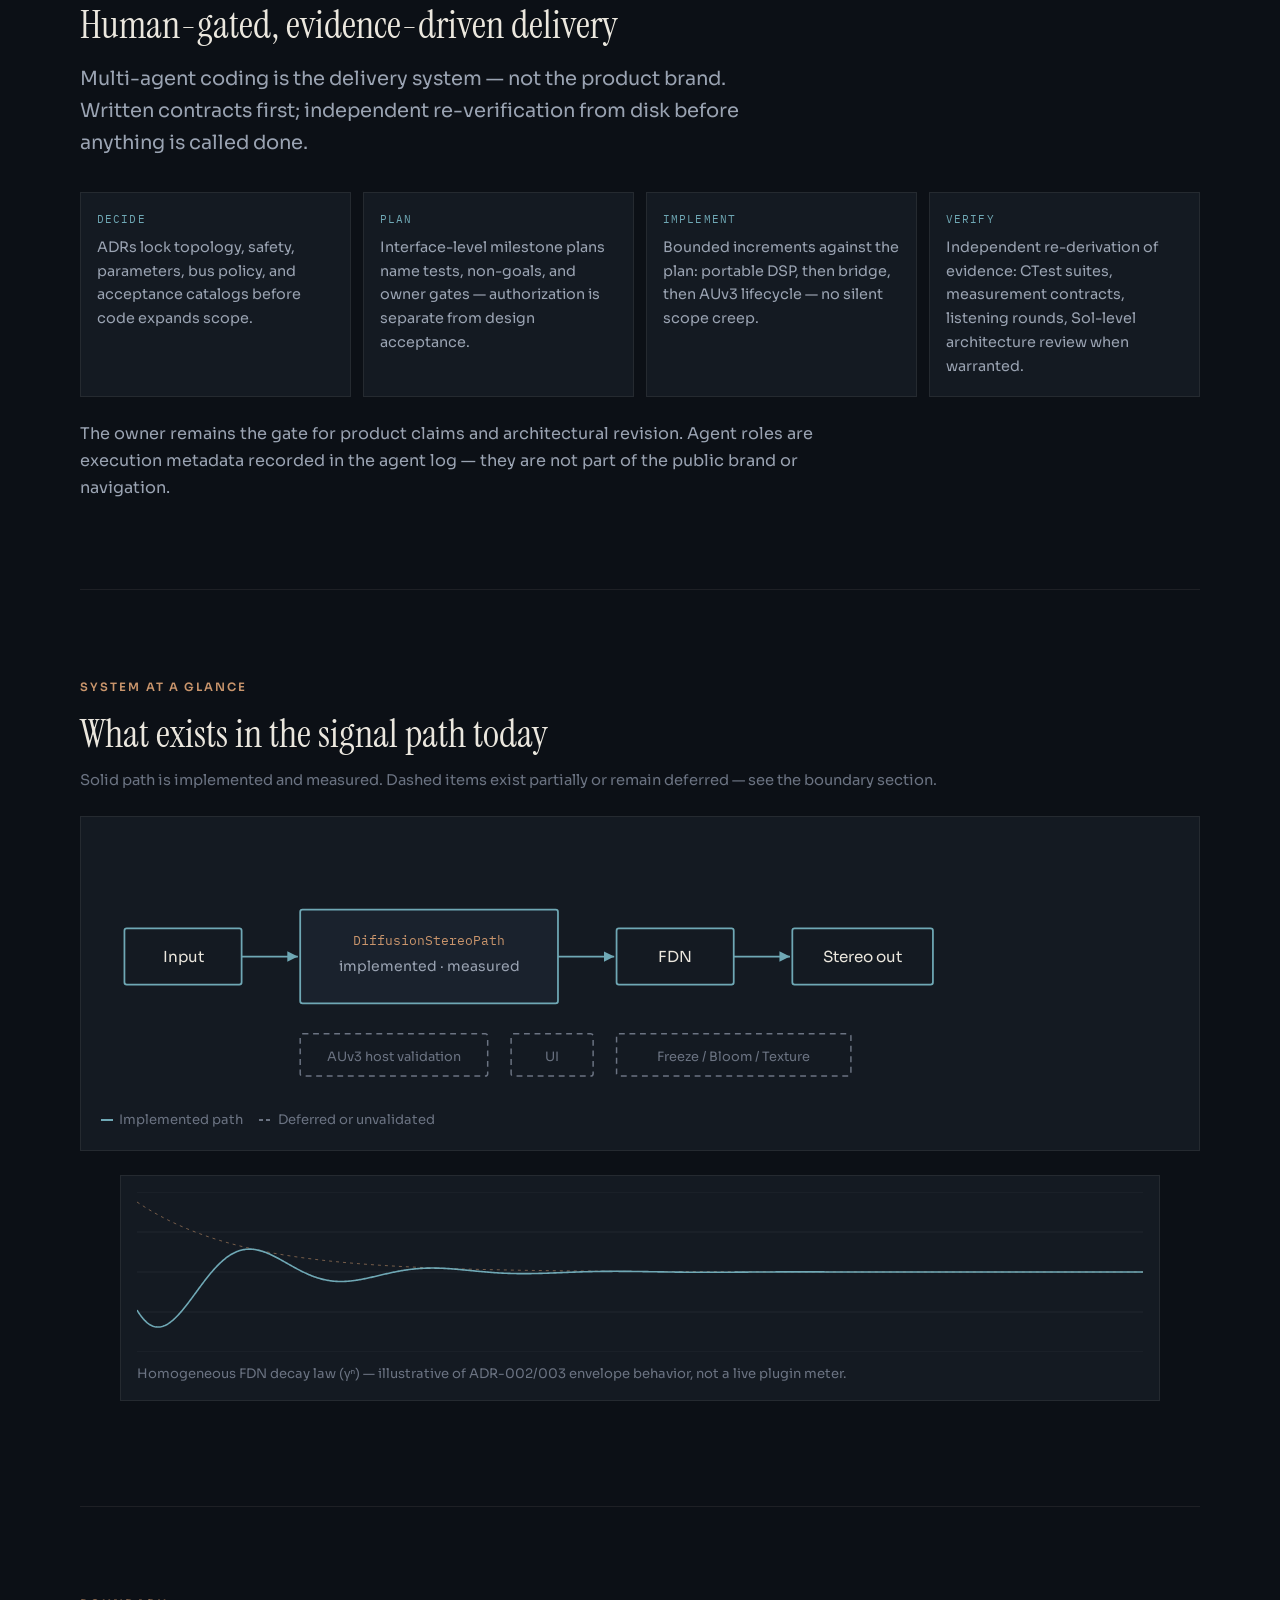
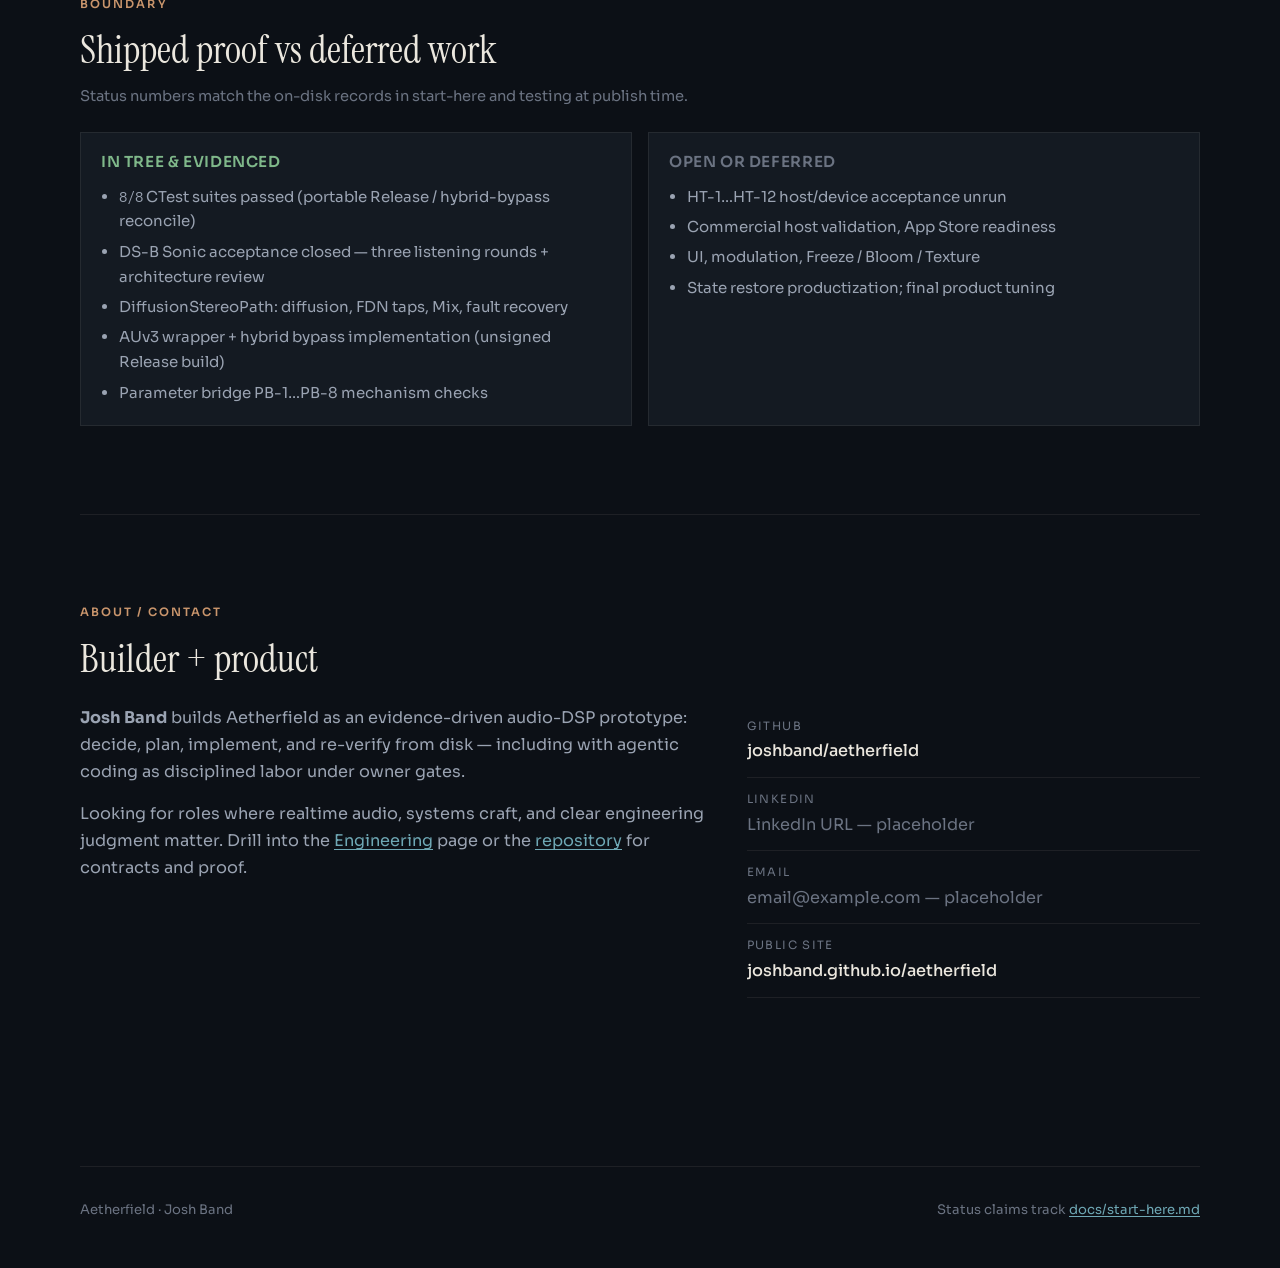
==== commit aa90ffa6: "Remove listening clips from the public showcase. Drop the Home Listen section and Listen CTAs for no" ====
--- a/docs/index.html
+++ b/docs/index.html
@@ -18,7 +18,7 @@
         <span class="builder">Josh Band</span>
       </a>
       <ul class="nav-links">
-        <li class="nav-hide-sm"><a href="#listen">Listen</a></li>
+        <li class="nav-hide-sm"><a href="#method">Method</a></li>
         <li><a href="engineering.html">Engineering</a></li>
         <li><a class="nav-cta" href="https://github.com/joshband/aetherfield" rel="noopener noreferrer">GitHub</a></li>
       </ul>
@@ -38,8 +38,8 @@
           human-gated agentic engineering.
         </p>
         <div class="cta-row">
-          <a class="btn btn-primary" href="#listen">Listen</a>
-          <a class="btn btn-secondary" href="engineering.html">Engineering</a>
+          <a class="btn btn-primary" href="engineering.html">Engineering</a>
+          <a class="btn btn-secondary" href="#boundary">Boundary</a>
           <a class="btn btn-ghost" href="https://github.com/joshband/aetherfield" rel="noopener noreferrer">GitHub</a>
         </div>
       </div>
@@ -114,49 +114,6 @@
           The owner remains the gate for product claims and architectural revision.
           Agent roles are execution metadata recorded in the agent log — they are not
           part of the public brand or navigation.
-        </p>
-      </section>
-
-      <section class="section reveal" id="listen" aria-labelledby="listen-heading">
-        <p class="eyebrow">Listen</p>
-        <h2 id="listen-heading">Engineering listening evidence</h2>
-        <p class="sub">
-          Short clips from offline DS-B listening renders. These support sonic
-          acceptance of the stereo evaluation path — not finished product polish.
-        </p>
-        <div class="listen-grid">
-          <article class="listen-card">
-            <h3>Short decay impulse</h3>
-            <p class="caption">Short decay impulse isolation (Decay=0.1); DS-B listening evidence</p>
-            <audio controls preload="metadata" src="audio/decay-short.mp3">
-              Your browser does not support the audio element.
-            </audio>
-          </article>
-          <article class="listen-card">
-            <h3>Long decay impulse</h3>
-            <p class="caption">Long decay impulse (Decay=0.9), first 12s of ~90s render; DS-B listening evidence</p>
-            <audio controls preload="metadata" src="audio/decay-long.mp3">
-              Your browser does not support the audio element.
-            </audio>
-          </article>
-          <article class="listen-card">
-            <h3>Pluck chord corpus</h3>
-            <p class="caption">Synthetic pluck-chord corpus at wrapper defaults; DS-B listening evidence</p>
-            <audio controls preload="metadata" src="audio/pluck-chord.mp3">
-              Your browser does not support the audio element.
-            </audio>
-          </article>
-          <article class="listen-card">
-            <h3>Sustained pad corpus</h3>
-            <p class="caption">Synthetic sustained-pad corpus at wrapper defaults; DS-B listening evidence</p>
-            <audio controls preload="metadata" src="audio/sustained-pad.mp3">
-              Your browser does not support the audio element.
-            </audio>
-          </article>
-        </div>
-        <p class="honesty">
-          Captions describe measurement and listening context. This is not a claim
-          of App Store readiness, commercial host validation, or final product sound.
         </p>
       </section>
 
--- a/docs/assets/site.css
+++ b/docs/assets/site.css
@@ -430,54 +430,6 @@
   margin: 0;
 }
 
-/* ---------- Listen ---------- */
-
-.listen-grid {
-  display: grid;
-  grid-template-columns: repeat(2, 1fr);
-  gap: 1rem;
-  margin-top: 1.75rem;
-}
-
-.listen-card {
-  padding: 1.2rem 1.25rem 1.3rem;
-  background: var(--bg-elevated);
-  border: 1px solid var(--border-soft);
-  transition: border-color 0.25s var(--ease), box-shadow 0.25s var(--ease);
-}
-
-.listen-card.is-playing {
-  border-color: var(--copper);
-  box-shadow: 0 0 0 1px var(--copper-soft), 0 12px 40px rgba(0, 0, 0, 0.35);
-}
-
-.listen-card h3 {
-  font-family: var(--font-body);
-  font-size: 1rem;
-  font-weight: 600;
-  margin-bottom: 0.35rem;
-}
-
-.listen-card .caption {
-  margin: 0 0 1rem;
-  color: var(--text-faint);
-  font-size: 0.86rem;
-}
-
-.listen-card audio {
-  width: 100%;
-  height: 2.4rem;
-}
-
-.honesty {
-  margin-top: 1.25rem;
-  padding: 0.85rem 1rem;
-  border-left: 2px solid var(--teal);
-  color: var(--text-dim);
-  font-size: 0.9rem;
-  background: var(--teal-soft);
-}
-
 /* ---------- System diagram ---------- */
 
 .diagram-wrap {
@@ -706,7 +658,6 @@
 @media (max-width: 860px) {
   .claim-grid,
   .method-flow,
-  .listen-grid,
   .boundary-grid,
   .about-row,
   .hard-grid {
